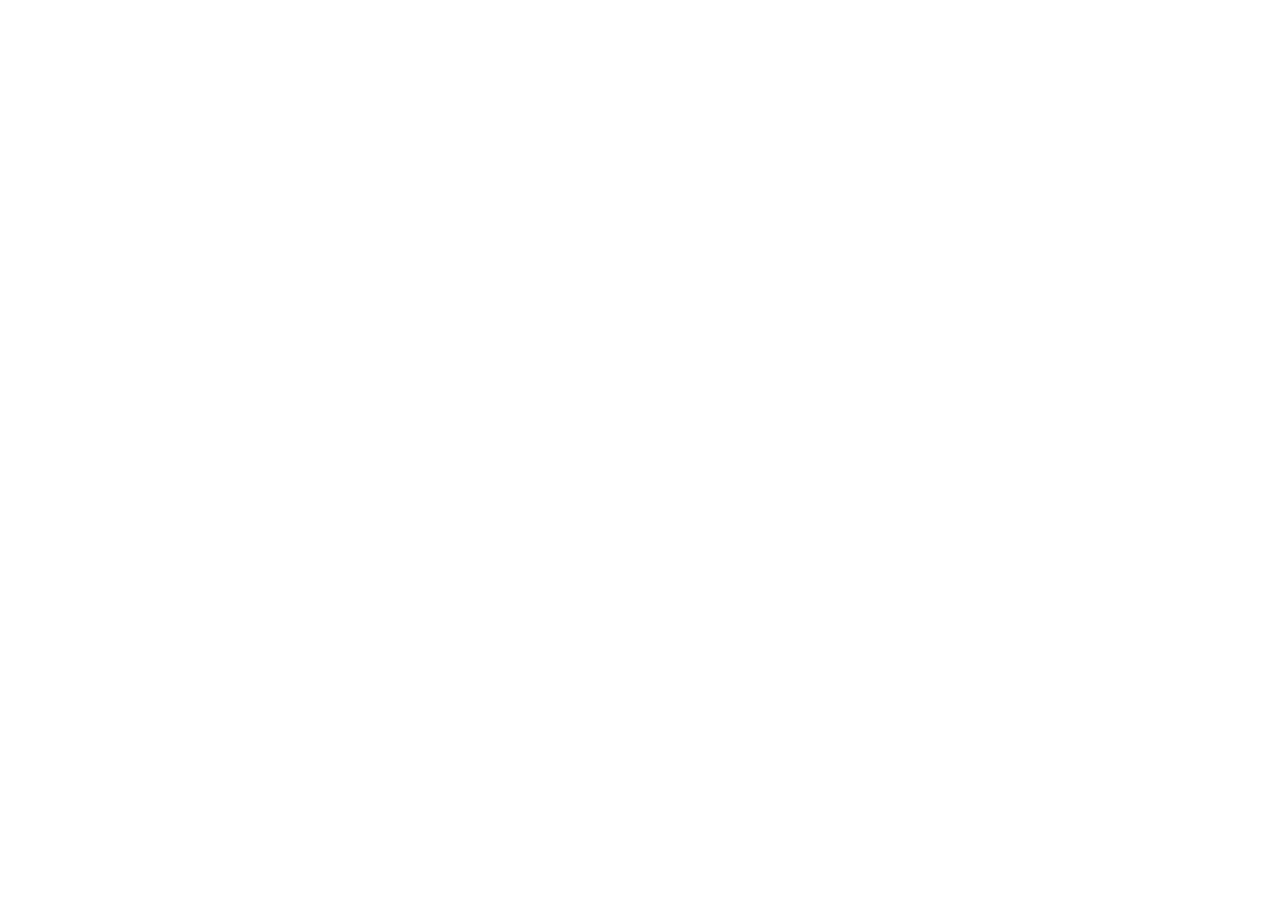
==== templates/index.html @ e9763467 "feat: initial project structure and baseline documentation" ====
<!doctype html>
<html lang="en">
  <head>
    <meta charset="UTF-8" />
    <meta name="viewport" content="width=device-width, initial-scale=1.0" />
    <link rel="stylesheet" href="/static/css/style.css" />
    <title>Nutri Track</title>
  </head>
  <body></body>
  <script src="/static/js/main.js"></script>
</html>
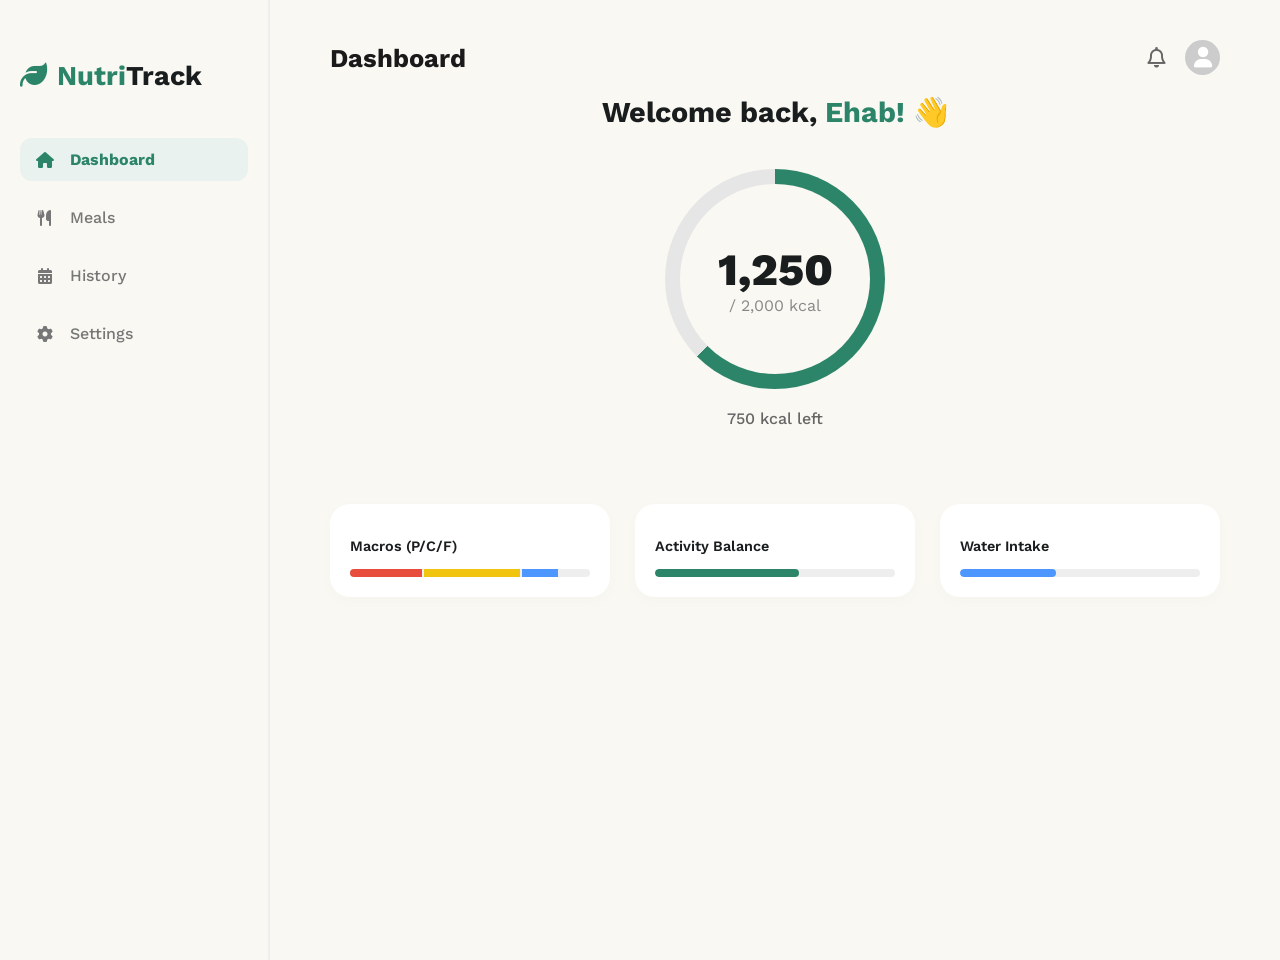
==== commit 3b826afb: "feat: add static templates for dashboard, meals, history and settings" ====
--- a/templates/index.html
+++ b/templates/index.html
@@ -3,9 +3,84 @@
   <head>
     <meta charset="UTF-8" />
     <meta name="viewport" content="width=device-width, initial-scale=1.0" />
+    <link
+      rel="stylesheet"
+      href="https://cdnjs.cloudflare.com/ajax/libs/font-awesome/6.4.0/css/all.min.css"
+    />
     <link rel="stylesheet" href="/static/css/style.css" />
-    <title>Nutri Track</title>
+    <title>NutriTrack</title>
   </head>
-  <body></body>
-  <script src="/static/js/main.js"></script>
+  <body class="dashboard-body">
+    <aside class="sidebar">
+      <div class="logo"><i class="fas fa-leaf"></i><span>Nutri</span>Track</div>
+      <nav class="menu">
+        <ul>
+          <li>
+            <a href="/" class="active"
+              ><i class="fas fa-house"></i> Dashboard</a
+            >
+          </li>
+          <li>
+            <a href="/add-meal"><i class="fas fa-utensils"></i> Meals</a>
+          </li>
+          <li>
+            <a href="/history"><i class="fas fa-calendar-days"></i> History</a>
+          </li>
+          <li>
+            <a href="/settings"><i class="fas fa-gear"></i> Settings</a>
+          </li>
+        </ul>
+      </nav>
+    </aside>
+
+    <main class="main-content">
+      <div class="top-bar">
+        <h2 class="page-title">Dashboard</h2>
+
+        <div class="top-nav-icons">
+          <i class="far fa-bell"></i>
+          <div class="user-avatar-small"><i class="fas fa-user"></i></div>
+        </div>
+      </div>
+
+      <header class="main-header">
+        <h1>Welcome back, <span class="highlight">Ehab!</span> 👋</h1>
+      </header>
+
+      <section class="circle-section">
+        <div class="progress-circle">
+          <div class="circle-inner-content">
+            <h2>1,250</h2>
+            <p>/ 2,000 kcal</p>
+          </div>
+        </div>
+        <p class="remaining-text">750 kcal left</p>
+      </section>
+
+      <section class="stats-row">
+        <div class="stat-card">
+          <p class="stat-label">Macros (P/C/F)</p>
+          <div class="multi-bar">
+            <div class="bar-segment protein"></div>
+            <div class="bar-segment carbs"></div>
+            <div class="bar-segment fat"></div>
+          </div>
+        </div>
+        <div class="stat-card">
+          <p class="stat-label">Activity Balance</p>
+          <div class="single-bar-bg">
+            <div class="bar-fill activity-fill"></div>
+          </div>
+        </div>
+        <div class="stat-card">
+          <p class="stat-label">Water Intake</p>
+          <div class="single-bar-bg">
+            <div class="bar-fill water-fill"></div>
+          </div>
+        </div>
+      </section>
+    </main>
+
+    <script src="/static/js/main.js"></script>
+  </body>
 </html>
--- a/static/css/style.css
+++ b/static/css/style.css
@@ -0,0 +1,708 @@
+@import url('https://fonts.googleapis.com/css2?family=Work+Sans:wght@400;500;600;700&display=swap');
+
+:root {
+  --bg-light: #f9f8f3;
+  --card-white: #ffffff;
+  --neon-green: #00ff9d;
+  --text-dark: #1a1d1d;
+  --input-bg: #f0f0f0;
+}
+
+body {
+  font-family: 'Work Sans', sans-serif;;
+}
+
+body.setup-body {
+  background-color: var(--bg-light);
+  display: flex;
+  justify-content: center;
+  align-items: center;
+  height: 100vh;
+  margin: 0;
+}
+
+.setup-card {
+  background-color: var(--card-white);
+  padding: 40px;
+  border-radius: 25px;
+  box-shadow: 0 10px 30px rgba(0, 0, 0, 0.05);
+  text-align: center;
+  width: 380px;
+}
+
+.setup-card h1 {
+  color: var(--text-dark);
+  font-size: 2rem;
+  margin-bottom: 5px;
+}
+.setup-card h2 {
+  color: #666;
+  font-size: 1.1rem;
+  font-weight: 400;
+  margin-bottom: 30px;
+}
+.setup-card label {
+  color: var(--text-dark);
+  display: block;
+  text-align: left;
+  margin: 20px 0 8px;
+  font-weight: 500;
+}
+
+.setup-card input {
+  width: 100%;
+  padding: 14px;
+  background-color: var(--input-bg);
+  border: 2px solid transparent;
+  border-radius: 12px;
+  color: var(--text-dark);
+  box-sizing: border-box;
+  transition: 0.3s;
+}
+
+.setup-card input:focus {
+  outline: none;
+  background-color: #fff;
+  border-color: var(--neon-green);
+  box-shadow: 0 0 15px rgba(0, 255, 157, 0.2);
+}
+
+.setup-card button {
+  width: 100%;
+  padding: 16px;
+  margin-top: 35px;
+  border: none;
+  border-radius: 30px;
+  background-color: var(--neon-green);
+  color: #000;
+  font-weight: 700;
+  font-size: 1rem;
+  cursor: pointer;
+  transition: 0.3s ease;
+}
+
+.setup-card button:hover {
+  filter: brightness(0.95);
+  transform: translateY(-2px);
+}
+
+/* --- Dashboard Specific Styles --- */
+
+body.dashboard-body {
+  background-color: var(--bg-light);
+  display: flex;
+  margin: 0;
+  color: var(--text-dark);
+}
+
+/* Sidebar Styling */
+.sidebar {
+  width: 240px;
+  background-color: var(--bg-light);
+  height: 100vh;
+  padding: 30px 20px;
+  display: flex;
+  flex-direction: column;
+  border-right: 2px solid #eee;
+  position: sticky;
+  top: 0;
+}
+
+.logo {
+  display: flex;
+  align-items: center;
+  font-size: 1.7rem;
+  margin-bottom: 30px;
+  margin-top: 30px;
+  font-weight: bold;
+}
+
+.logo i {
+  color: #2d8569;
+  margin-right: 10px;
+}
+.logo span {
+  color: #2d8569;
+}
+
+.menu ul {
+  list-style: none;
+  padding: 0;
+}
+.menu li {
+  margin-bottom: 15px;
+}
+
+.menu a {
+  text-decoration: none;
+  color: #777;
+  display: flex;
+  align-items: center;
+  gap: 15px;
+  padding: 12px 15px;
+  border-radius: 12px;
+  font-weight: 500;
+  transition: 0.3s;
+}
+
+.menu a i {
+  width: 20px;
+  text-align: center;
+}
+
+.menu a.active {
+  background-color: #e9f2ef;
+  color: #2d8569;
+  font-weight: 700;
+}
+
+.sidebar-bottom {
+  margin-top: auto;
+  display: flex;
+  align-items: center;
+  gap: 20px;
+  padding-bottom: 20px;
+}
+
+/* Main Content Area */
+.main-content {
+  flex: 1;
+  padding: 40px 60px;
+}
+
+.top-bar {
+  display: flex;
+  justify-content: space-between;
+  align-items: center;
+  margin-bottom: 20px;
+}
+
+.page-title {
+  font-size: 1.6rem;
+  font-weight: 700;
+  color: #1a1a1a;
+  margin: 0;
+}
+
+.top-nav-icons {
+  display: flex;
+  align-items: center;
+  gap: 20px;
+  color: #666;
+}
+
+.top-nav-icons i {
+  font-size: 1.3rem;
+}
+
+.user-avatar-small {
+  width: 35px;
+  height: 35px;
+  background-color: #ccc;
+  border-radius: 50%;
+  display: flex;
+  justify-content: center;
+  align-items: center;
+  color: white;
+}
+
+.main-header {
+  text-align: center;
+  margin-bottom: 40px;
+}
+.main-header h1 {
+  font-size: 1.8rem;
+  font-weight: 700;
+}
+.main-header .highlight {
+  color: #2d8569;
+}
+
+/* Progress Circle Section */
+.circle-section {
+  display: flex;
+  flex-direction: column;
+  align-items: center;
+  margin-bottom: 60px;
+}
+
+.progress-circle {
+  width: 220px;
+  height: 220px;
+  background: conic-gradient(#2d8569 225deg, #e6e6e6 0deg);
+  border-radius: 50%;
+  display: flex;
+  justify-content: center;
+  align-items: center;
+}
+
+.circle-inner-content {
+  width: 190px;
+  height: 190px;
+  background-color: var(--bg-light);
+  border-radius: 50%;
+  display: flex;
+  flex-direction: column;
+  justify-content: center;
+  align-items: center;
+}
+
+.circle-inner-content h2 {
+  margin: 0;
+  font-size: 2.8rem;
+  font-weight: 800;
+}
+.circle-inner-content p {
+  margin: 0;
+  color: #888;
+  font-size: 1rem;
+}
+.remaining-text {
+  margin-top: 20px;
+  color: #666;
+  font-weight: 500;
+}
+
+/* Stats Cards Section */
+.stats-row {
+  display: flex;
+  justify-content: center;
+  gap: 25px;
+}
+
+.stat-card {
+  background: var(--card-white);
+  padding: 20px;
+  border-radius: 20px;
+  width: 240px;
+  box-shadow: 0 4px 15px rgba(0, 0, 0, 0.02);
+}
+
+.stat-label {
+  margin-bottom: 15px;
+  font-weight: 600;
+  font-size: 0.9rem;
+}
+
+/* Bars Styles */
+.single-bar-bg {
+  height: 8px;
+  background-color: #eee;
+  border-radius: 10px;
+  overflow: hidden;
+}
+
+.bar-fill {
+  height: 100%;
+  border-radius: 10px;
+}
+.activity-fill {
+  width: 60%;
+  background-color: #2d8569;
+}
+.water-fill {
+  width: 40%;
+  background-color: #4d96ff;
+}
+
+.multi-bar {
+  height: 8px;
+  background-color: #eee;
+  border-radius: 10px;
+  overflow: hidden;
+  display: flex;
+}
+
+.bar-segment {
+  height: 100%;
+}
+.protein {
+  width: 30%;
+  background-color: #e74c3c;
+  margin-right: 2px;
+}
+.carbs {
+  width: 40%;
+  background-color: #f1c40f;
+  margin-right: 2px;
+}
+.fat {
+  width: 15%;
+  background-color: #4d96ff;
+}
+
+/* Add Meal Page */
+.meal-form-container {
+  display: flex;
+  justify-content: flex-start;
+  padding-top: 20px;
+}
+
+.meal-card {
+  background-color: var(--card-white);
+  width: 100%;
+  max-width: 500px;
+  padding: 40px;
+  border-radius: 30px;
+  box-shadow: 0 10px 40px rgba(0, 0, 0, 0.03);
+  border: 1px solid rgba(0, 0, 0, 0.05);
+}
+
+.icon-healthy {
+  color: #2d8569;
+}
+
+.icon-fastfood {
+  color: #f1c40f;
+}
+
+.icon-celebration {
+  color: #e74c3c;
+}
+
+.input-group {
+  margin-bottom: 25px;
+}
+
+.input-group label {
+  display: block;
+  font-weight: 700;
+  margin-bottom: 12px;
+  color: var(--text-dark);
+  font-size: 0.95rem;
+}
+
+.input-group input {
+  width: 100%;
+  padding: 15px 20px;
+  background-color: #f3f2ee;
+  border: 1px solid transparent;
+  border-radius: 15px;
+  font-size: 0.95rem;
+  transition: 0.3s;
+  box-sizing: border-box;
+}
+
+.input-group input::placeholder {
+  color: #a0a0a0;
+  font-size: 0.9rem;
+}
+
+.input-group input:focus {
+  outline: none;
+  background-color: #fff;
+  border-color: #2d8569;
+}
+
+.category-selector {
+  display: flex;
+  gap: 12px;
+}
+
+.cat-btn {
+  flex: 1;
+  padding: 12px;
+  border: 1px solid #eee;
+  background-color: var(--bg-light);
+  border-radius: 12px;
+  cursor: pointer;
+  font-weight: 600;
+  color: #666;
+  display: flex;
+  align-items: center;
+  justify-content: center;
+  gap: 8px;
+  transition: 0.3s;
+  box-shadow: 0 5px 15px rgba(45, 133, 105, 0.1);
+}
+
+.cat-btn.healthy-active {
+  border-color: #2d8569;
+}
+
+.cat-btn.fastfood-active {
+  border-color: #f1c40f;
+}
+
+.cat-btn.celebration-active {
+  border-color: #e74c3c;
+}
+
+.time-input-wrapper {
+  position: relative;
+}
+
+.time-input-wrapper i {
+  position: absolute;
+  right: 20px;
+  top: 50%;
+  transform: translateY(-50%);
+  color: #999;
+}
+
+.submit-meal-btn {
+  width: 100%;
+  padding: 18px;
+  background-color: #2d8569;
+  color: #fff;
+  border: none;
+  border-radius: 20px;
+  font-size: 1.1rem;
+  font-weight: 700;
+  cursor: pointer;
+  margin-top: 10px;
+  transition: 0.3s;
+}
+
+.submit-meal-btn:hover {
+  background-color: #246b54;
+  transform: translateY(-2px);
+}
+
+/* --- History Page Styles --- */
+.history-container {
+  max-width: 900px;
+  margin-top: 40px;
+}
+
+.history-list {
+  display: flex;
+  flex-direction: column;
+  gap: 15px; /
+}
+
+.history-card {
+  background-color: var(--card-white);
+  padding: 20px 30px;
+  border-radius: 20px;
+  display: flex;
+  justify-content: space-between;
+  align-items: center;
+  box-shadow: 0 4px 15px rgba(0, 0, 0, 0.02);
+  border-left: 6px solid #eee;
+  transition: 0.3s ease;
+}
+
+.card-main-info {
+  display: flex;
+  align-items: center;
+  gap: 20px;
+}
+
+.card-icon-bg {
+  width: 50px;
+  height: 50px;
+  background-color: #f8f9fa;
+  border-radius: 12px;
+  display: flex;
+  justify-content: center;
+  align-items: center;
+  font-size: 1.2rem;
+}
+
+.card-text h3 {
+  margin: 0;
+  font-size: 1.1rem;
+  color: var(--text-dark);
+}
+
+.card-text p {
+  margin: 5px 0 0;
+  font-size: 0.85rem;
+  color: #999;
+}
+
+.card-right-side {
+  display: flex;
+  align-items: center;
+  gap: 30px;
+}
+
+.calories-amount {
+  font-size: 1.3rem;
+  font-weight: 800;
+  color: var(--text-dark);
+}
+
+.unit {
+  font-size: 0.9rem;
+  color: #888;
+  font-weight: 500;
+}
+
+.delete-btn {
+  background: none;
+  border: none;
+  color: #ff4d4d;
+  font-size: 1.1rem;
+  cursor: pointer;
+  padding: 10px;
+  border-radius: 50%;
+  transition: 0.2s;
+}
+
+.delete-btn:hover {
+  background-color: #fff0f0;
+  transform: scale(1.1);
+}
+
+.healthy-border {
+  border-left-color: #2d8569;
+}
+.fastfood-border {
+  border-left-color: #f1c40f;
+}
+.celebration-border {
+  border-left-color: #e74c3c;
+}
+
+.icon-healthy {
+  color: #2d8569;
+}
+.icon-fastfood {
+  color: #f1c40f;
+}
+.icon-celebration {
+  color: #e74c3c;
+}
+
+/* --- Settings Page Refined Layout --- */
+
+.settings-layout {
+    display: flex;
+    gap: 30px;
+    margin-top: 25px;
+    flex-wrap: wrap;
+}
+
+.settings-column {
+    flex: 1;
+    min-width: 350px;
+    display: flex;
+    flex-direction: column;
+    gap: 25px;
+}
+
+.settings-card {
+    background-color: var(--card-white);
+    padding: 25px;
+    border-radius: 25px;
+    box-shadow: 0 5px 20px rgba(0,0,0,0.02);
+}
+
+.card-subtitle {
+    font-size: 1.1rem;
+    margin-bottom: 20px;
+    color: var(--text-dark);
+    display: flex;
+    align-items: center;
+    gap: 12px;
+}
+
+.card-subtitle i {
+    color: #2d8569;
+}
+
+.danger-zone .card-subtitle i {
+    color: #ff4d4d;
+}
+
+.save-btn {
+width: 100%;
+    background-color: #2d8569;
+    color: white;
+    border: none;
+    padding: 10px 20px;
+    font-size: 1.1rem;
+    border-radius: 15px;
+    font-weight: 700;
+    cursor: pointer;
+    margin-top: 10px;
+    transition: all 0.3s ease;
+    display: flex;
+    justify-content: center;
+    align-items: center;
+    box-sizing: border-box;
+}
+
+.save-btn:hover {
+    background-color: #246b54;
+    transform: translateY(-2px);
+    box-shadow: 0 5px 15px rgba(45, 133, 105, 0.2);
+}
+
+input[type="checkbox"] {
+    accent-color: #2d8569;
+    cursor: pointer;
+    width: 15px;
+    height: 15px;
+}
+
+.danger-actions {
+    display: flex;
+    flex-direction: column;
+    gap: 12px;
+}
+
+.danger-actions button i {
+    margin-right: 10px;
+}
+
+.danger-btn-outline {
+    background: none;
+    border: 1px solid #ff4d4d;
+    color: #ff4d4d;
+    padding: 14px;
+    border-radius: 15px;
+    cursor: pointer;
+    font-weight: 600;
+    transition: 0.3s;
+    display: flex;
+    align-items: center;
+    justify-content: center;
+}
+
+.danger-btn-outline:hover {
+    background-color: #fff5f5;
+}
+
+.danger-btn-solid {
+    background-color: #ff4d4d;
+    border: none;
+    color: white;
+    padding: 14px;
+    border-radius: 15px;
+    cursor: pointer;
+    font-weight: 700;
+    transition: 0.3s;
+    display: flex;
+    align-items: center;
+    justify-content: center;
+}
+
+.danger-btn-solid:hover {
+    background-color: #e63939;
+}
+
+.input-group label {
+    display: block;
+    margin-bottom: 8px;
+    font-weight: 600;
+    color: #666;
+    font-size: 0.9rem;
+}
+
+.input-group input {
+    width: 100%;
+    padding: 12px;
+    border-radius: 12px;
+    border: 1px solid #eee;
+    background-color: #f9f9f9;
+    margin-bottom: 15px;
+    outline: none;
+    transition: border 0.3s;
+}
+
+.input-group input:focus {
+    border-color: #2d8569;
+}
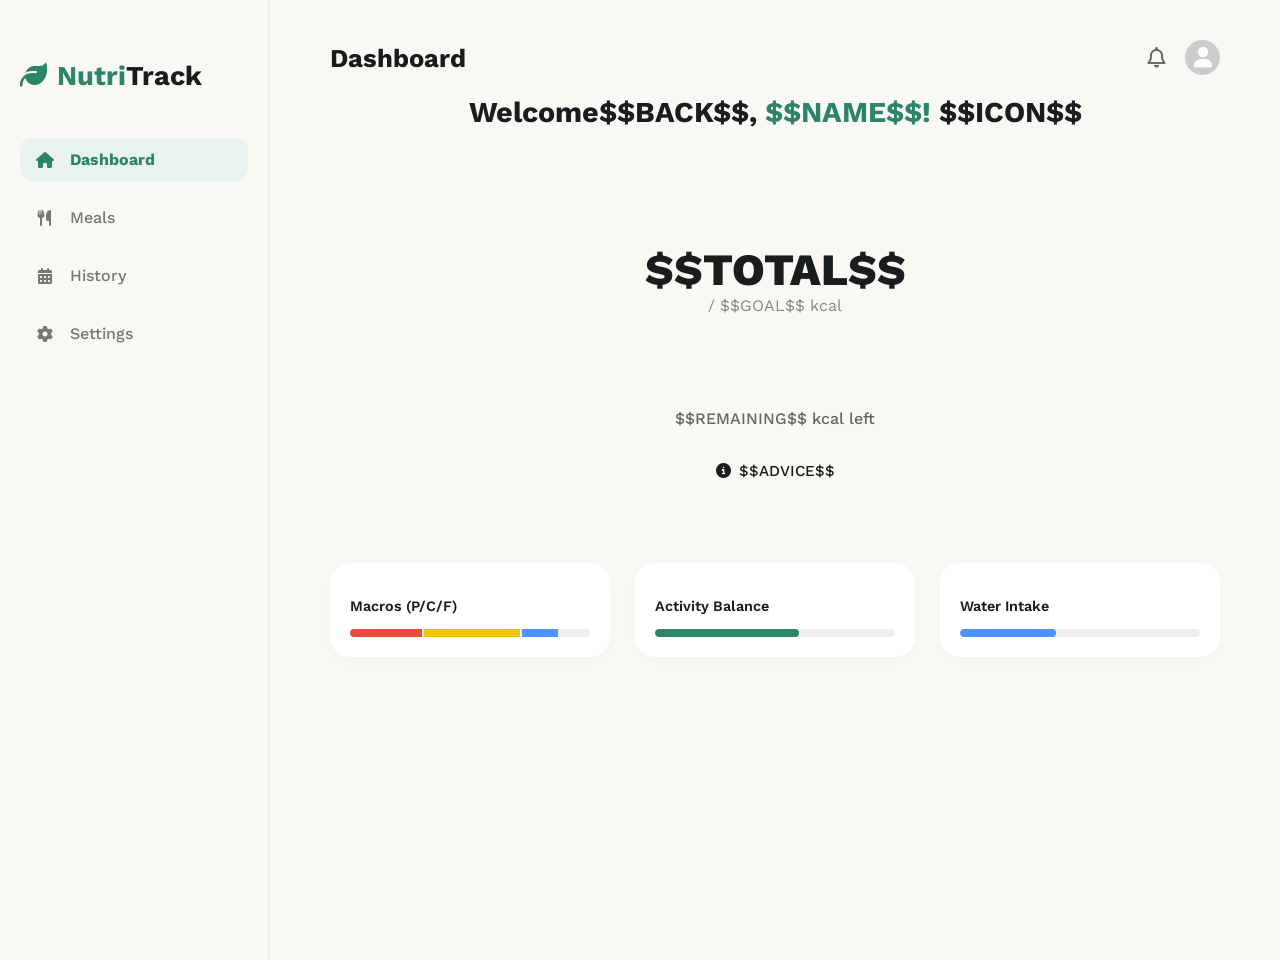
==== commit a44f0f4f: "feat: implement core application logic and dynamic data binding Completed the full-stack integration" ====
--- a/templates/index.html
+++ b/templates/index.html
@@ -3,6 +3,10 @@
   <head>
     <meta charset="UTF-8" />
     <meta name="viewport" content="width=device-width, initial-scale=1.0" />
+    <link
+      rel="icon"
+      href="data:image/svg+xml,<svg xmlns=%22http://www.w3.org/2000/svg%22 viewBox=%220 0 100 100%22><text y=%22.9em%22 font-size=%2290%22>🌿</text></svg>"
+    />
     <link
       rel="stylesheet"
       href="https://cdnjs.cloudflare.com/ajax/libs/font-awesome/6.4.0/css/all.min.css"
@@ -44,17 +48,25 @@
       </div>
 
       <header class="main-header">
-        <h1>Welcome back, <span class="highlight">Ehab!</span> 👋</h1>
+        <h1>
+          Welcome$$BACK$$, <span class="highlight">$$NAME$$!</span> $$ICON$$
+        </h1>
       </header>
 
       <section class="circle-section">
-        <div class="progress-circle">
+        <div
+          class="progress-circle $$STATUS_CLASS$$"
+          style="--deg: $$PROGRESS$$deg"
+        >
           <div class="circle-inner-content">
-            <h2>1,250</h2>
-            <p>/ 2,000 kcal</p>
+            <h2>$$TOTAL$$</h2>
+            <p>/ $$GOAL$$ kcal</p>
           </div>
         </div>
-        <p class="remaining-text">750 kcal left</p>
+        <p class="remaining-text">$$REMAINING$$ kcal left</p>
+        <p class="nutrition-advice $$STATUS_CLASS$$">
+          <i class="fas fa-info-circle"></i> $$ADVICE$$
+        </p>
       </section>
 
       <section class="stats-row">
--- a/static/css/style.css
+++ b/static/css/style.css
@@ -189,6 +189,7 @@
   align-items: center;
   gap: 20px;
   color: #666;
+  cursor: pointer;
 }
 
 .top-nav-icons i {
@@ -229,11 +230,19 @@
 .progress-circle {
   width: 220px;
   height: 220px;
-  background: conic-gradient(#2d8569 225deg, #e6e6e6 0deg);
+  /* background: conic-gradient(#2d8569 var(--deg), #e6e6e6 0deg); */
   border-radius: 50%;
   display: flex;
   justify-content: center;
   align-items: center;
+}
+
+.progress-circle.normal {
+  background: conic-gradient(#2d8569 var(--deg), #e6e6e6 0deg);
+}
+
+.progress-circle.exceeded {
+  background: conic-gradient(#e74c3c var(--deg), #e6e6e6 0deg);
 }
 
 .circle-inner-content {
@@ -262,6 +271,30 @@
   color: #666;
   font-weight: 500;
 }
+
+.nutrition-advice {
+  margin-top: 10px;
+  font-size: 0.95rem;
+  font-weight: 500;
+  padding: 8px 16px;
+  border-radius: 20px;
+  display: flex;
+  align-items: center;
+  gap: 8px;
+  transition: all 0.3s ease;
+}
+
+.nutrition-advice.normal {
+  color: #2d8569;
+  background-color: #e9f2ef;
+}
+
+.nutrition-advice.exceeded {
+  color: #e74c3c;
+  background-color: #fceae9;
+  border: 1px solid #e74c3c;
+}
+
 
 /* Stats Cards Section */
 .stats-row {
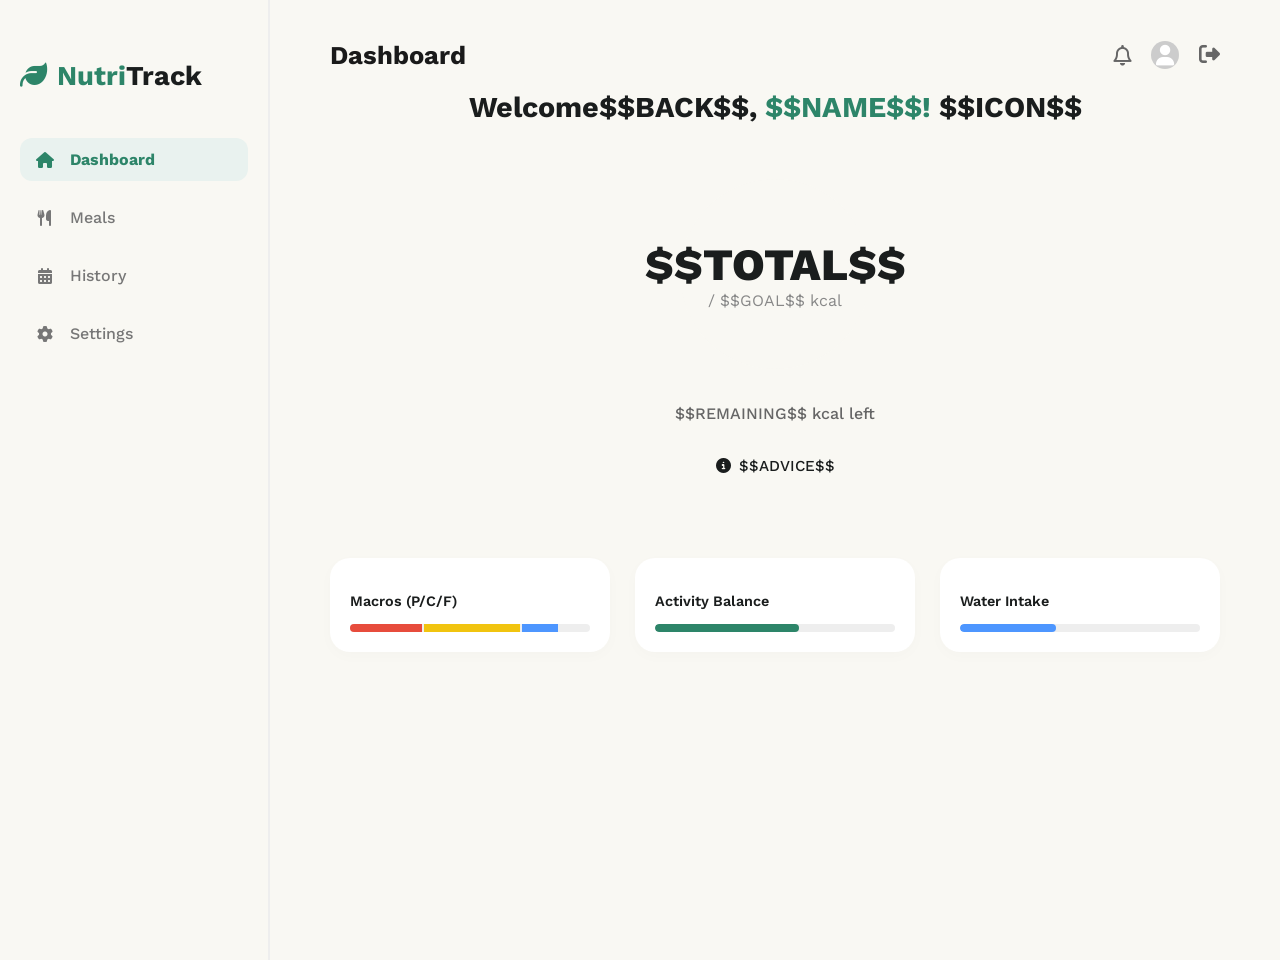
==== commit f3bba73b: "feat: implement dark mode UI and logout functionality" ====
--- a/templates/index.html
+++ b/templates/index.html
@@ -44,6 +44,9 @@
         <div class="top-nav-icons">
           <i class="far fa-bell"></i>
           <div class="user-avatar-small"><i class="fas fa-user"></i></div>
+          <a href="/logout" title="Logout" style="color: inherit">
+            <i class="fas fa-sign-out-alt"></i>
+          </a>
         </div>
       </div>
 
--- a/static/css/style.css
+++ b/static/css/style.css
@@ -6,6 +6,143 @@
   --neon-green: #00ff9d;
   --text-dark: #1a1d1d;
   --input-bg: #f0f0f0;
+}
+
+/* ============================================================
+  DARK MODE STYLES - NutriTrack Professional Theme
+   ============================================================ */
+
+body.dark-mode {
+    --bg-light: #0f1111;
+    --card-white: #1a1d1d;
+    --text-dark: #f0f0f0;
+    --text-gray: #a0a0a0;
+    --input-bg: #252828;
+    --sidebar-border: #2a2d2d;
+    --neon-green: #24f09a;
+    --faint-green: #1a3d32;
+    --neon-red: #ff4d4d;
+    --faint-red: #3d1a1a;
+}
+
+body.dark-mode .setup-card h1,
+body.dark-mode .setup-card label,
+body.dark-mode .page-title,
+body.dark-mode .main-header h1,
+body.dark-mode .input-group label {
+    color: var(--text-dark);
+}
+
+body.dark-mode .setup-card h2,
+body.dark-mode .remaining-text {
+    color: var(--text-gray);
+}
+
+body.dark-mode .main-header span {
+  color: var(--neon-green);
+}
+
+body.dark-mode .sidebar {
+    background-color: var(--bg-light);
+    border-right: 1px solid var(--sidebar-border);
+}
+
+body.dark-mode .menu a {
+    color: var(--text-gray);
+}
+
+body.dark-mode .menu a.active {
+    background-color: #25282D;
+    color: var(--neon-green);
+    font-weight: 700;
+}
+
+body.dark-mode .progress-circle.normal {
+    background: conic-gradient(var(--neon-green) var(--deg), var(--faint-green) 0deg) !important;
+    box-shadow: 0 0 20px rgba(36, 240, 154, 0.05);
+}
+
+body.dark-mode .progress-circle.exceeded {
+    background: conic-gradient(var(--neon-red) var(--deg), var(--faint-red) 0deg) !important;
+}
+
+body.dark-mode .circle-inner-content {
+    background-color: var(--bg-light) !important;
+}
+
+body.dark-mode .circle-inner-content h2 { color: white; }
+
+body.dark-mode .nutrition-advice {
+  background-color: var(--sidebar-border);
+}
+
+body.dark-mode .nutrition-advice.normal {
+  color: var(--neon-green);
+}
+
+body.dark-mode .single-bar-bg,
+body.dark-mode .multi-bar {
+    background-color: var(--faint-green);
+}
+
+body.dark-mode .activity-fill {
+    background-color: var(--neon-green);
+}
+
+body.dark-mode input,
+body.dark-mode .input-group input {
+    background-color: var(--input-bg);
+    border: 1px solid var(--sidebar-border);
+    color: white;
+}
+
+body.dark-mode input:focus {
+    background-color: #1a1d1d;
+    border-color: var(--neon-green);
+    box-shadow: 0 0 15px rgba(36, 240, 154, 0.15);
+}
+
+body.dark-mode .stat-card,
+body.dark-mode .history-card,
+body.dark-mode .meal-card,
+body.dark-mode .settings-card {
+    background-color: var(--card-white);
+    border-color: var(--sidebar-border);
+    box-shadow: 0 8px 30px rgba(0,0,0,0.2);
+}
+
+body.dark-mode .card-icon-bg {
+    background-color: var(--input-bg);
+}
+
+body.dark-mode .cat-btn {
+    background-color: var(--input-bg);
+    border-color: var(--sidebar-border);
+    color: var(--text-gray);
+}
+
+body.dark-mode .cat-btn.healthy-active {
+    border-color: var(--neon-green) !important;
+}
+
+body.dark-mode .cat-btn.fastfood-active {
+    border-color: #f1c40f !important;
+}
+
+body.dark-mode .cat-btn.celebration-active {
+    border-color: var(--neon-red) !important;
+}
+
+body.dark-mode .history-card.healthy-border {
+    border-left: 6px solid var(--neon-green) !important;
+}
+
+body.dark-mode .history-card.fastfood-border {
+    border-left: 6px solid #f1c40f !important;
+}
+
+body.dark-mode .history-card.celebration-border {
+    border-left: 6px solid var(--neon-red) !important;
 }
 
 body {
@@ -197,8 +334,8 @@
 }
 
 .user-avatar-small {
-  width: 35px;
-  height: 35px;
+  width: 28px;
+  height: 28px;
   background-color: #ccc;
   border-radius: 50%;
   display: flex;
@@ -468,7 +605,7 @@
 .time-input-wrapper i {
   position: absolute;
   right: 20px;
-  top: 50%;
+  top: 23px;
   transform: translateY(-50%);
   color: #999;
 }
